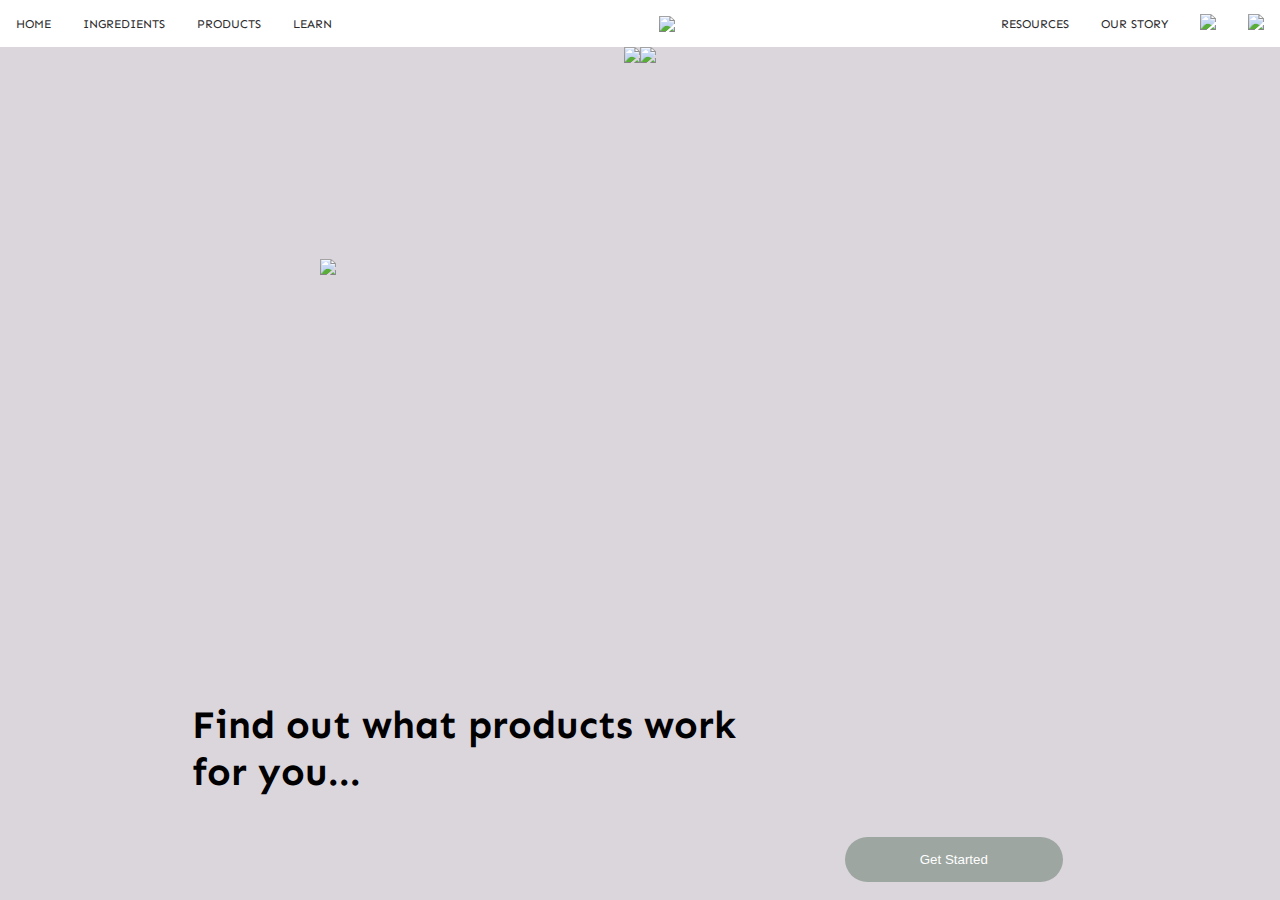
==== index.html @ 7b798335 "Initial commit" ====
<!DOCTYPE html>
<html lang="en">
<head>
    <meta charset="UTF-8">
    <title>Title</title>
    <meta name="viewport" content="width=device-width, initial-scale=1">
    <link rel="stylesheet" href="https://cdnjs.cloudflare.com/ajax/libs/font-awesome/4.7.0/css/font-awesome.min.css">
    <link rel="stylesheet" href="style.css">
    <link rel="preconnect" href="https://fonts.googleapis.com">
    <link rel="preconnect" href="https://fonts.gstatic.com" crossorigin>
    <link href="https://fonts.googleapis.com/css2?family=Sen:wght@400;700&display=swap" rel="stylesheet">
    <link rel="icon" type="image/ico" href="images/favicon.ico" />

</head>

<body>
<!-- Nav -->
<header>
    <nav class="topnav" id="myTopnav">
        <a href="#home" class="active">Home</a>
        <a href="#">Ingredients</a>
        <a href="#">Products</a>
        <a href="#">Learn</a>
        <img class="logo" src="images/logo.svg">
        <a href="#">Resources</a>
        <a href="#">Our Story</a>

        <a class="icon" href="#"><img src="images/search-icon.svg"></a>
        <a class="icon" href="#"><img src="images/profile-icon.svg"></a>

        <a href="javascript:void(0);" class="menu-btn" onclick="myFunction()">
            <div class="btn-line"></div>
            <div class="btn-line"></div>
            <div class="btn-line"></div>
        </a>
    </nav>
</header>
<main>
    <div class="back-images">
        <img class="back-img-lt" src="images/landing-img1.svg">
        <img class="back-img-rt"src="images/landing-img2.svg">
    </div>
    <img class="top-image" src="images/landing-img3.svg">
    <h1 class="hide">Find out what products work for you...</h1>
    <button class="hide">Get Started</button>

</main>
<script src="menu.js" ></script>
</body>
</html>
---- style.css ----
body {
    background-color: #dbd5dc;
    padding: 0;
    margin: 0;
    font-family: 'Sen', sans-serif;
    max-height: 1024px;
}


/* Add a black background color to the top navigation */
.topnav {
    background-color: #fff;
    overflow: hidden;
    display: flex;
    justify-content: center;
    align-items: center;
}
/* Style logo*/
.logo {
    max-width: 50px;
    max-height: 50px;
    padding: 11px;
    margin-left: auto;
    margin-right: auto;
}

.icon {
    max-width: 24px;
}


/* Style the links inside the navigation bar */
.topnav a {
    display: block;
    color: #2B2B2B;
    padding: 14px 16px;
    text-decoration: none;
    font-size: 12px;
    text-transform: uppercase;
}


/* Add an active class to highlight the current page */
/*.active {*/
/*    !*background-color: #04AA6D;*!*/
/*    color: white;*/
/*}*/

/* Hide the link that should open and close the topnav on small screens */

.topnav .menu-btn {
    display: none;
}



/* Add a dark background on topnav links and the dropdown button on hover */
.topnav a:hover {
    color: #A9888D;

}


/* When the screen is less than 600 pixels wide, hide all links, except for the first one ("Home"). Show the link that contains should open and close the topnav (.icon) */
@media screen and (max-width: 700px) {

    .topnav a {
        display: none;
    }

    .topnav img.logo {
        margin-left: 30px;
    }
    .topnav a.icon {
        display: block;
    }

    .topnav a.menu-btn {
        float: right;
        display: block;
    }

    /*.top-image {*/
    /*    position: absolute;*/
    /*    top: 25%;*/
    /*    left: 0;*/
    /*}*/
    h1 {
        max-width: 300px;
        font-size: 28px;
        position: absolute;
        left: 5%;
        top: 10%;
    }
    button {
        position: absolute;
        left: 18%;
        top: 91%;
    }
    .back-images {
        flex-direction: column;
    }

    /*.back-img-lt,*/
    /*.back-img-rt{*/
    /*    display: none;*/
    /*}*/
    .top-image,
    .back-img-lt{
        display: none;
    }

}

/* The "responsive" class is added to the topnav with JavaScript when the user clicks on the icon. This class makes the topnav look good on small screens (display the links vertically instead of horizontally) */
@media screen and (max-width: 700px) {

    .topnav.responsive {
        position: relative;
        flex-direction: column;
        align-items: stretch;
    }

    .topnav.responsive a.menu-btn {
        position: absolute;
        right: 0;
        top: 0;
        transition: all 0.5s ease-out;
    }
    .topnav.responsive img
    {
        /*align-self: flex-start;*/
        order: -1;
    }

    .topnav.responsive a {
        float: none;
        display: block;
        text-align: left;
        padding-left: 30px;

    }
    .topnav.responsive a.icon {
        display: none;
    }

    .hide.hidden {
        display:none;
    }



}


/* Styling the hamburger lines */
.menu-btn .btn-line {
    width: 28px;
    height: 3px;
    margin: 0 0 5px 0;
    background: #000;
    transition: all 0.5s ease-out;
}

/* Adding transform to the X */
.menu-btn.close {
    transform: rotate(180deg);
}

/* Styling the three lines
    to make it an X */
.menu-btn.close .btn-line:nth-child(1) {
    transform: rotate(45deg) translate(5px, 5px);
}

.menu-btn.close .btn-line:nth-child(2) {
    opacity: 0;
}

.menu-btn.close .btn-line:nth-child(3) {
    transform: rotate(-45deg) translate(7px, -6px);
}

/**/
main {
    overflow: hidden;
}

.back-images {
    position: relative;
    overflow: hidden;
    display: flex;
    justify-content: center;
    align-items: flex-start;
}

.back-images img {
    max-width: 100%;
    /*height: auto;*/
}


.top-image {

    max-width: 100%;
    /*height: auto;*/
    z-index: 10;
    /*position: absolute;*/
    /*top: 259px;*/
    /*left: 30%;*/

}

/*h1 {*/
/*    max-width: 550px;*/
/*    font-size: 39px;*/
/*    !*position: absolute;*!*/
/*    !*left: 15%;*!*/
/*    !*top: 75%;*!*/

/*}*/

button {
    background:  #9DA6A0;
    color: #fff;
    border: none;
    border-radius: 25px;
    width: 218px;
    padding: 15px 50px;
    /*position: absolute;*/
    /*left: 65%;*/
    /*top: 90%;*/

}
@media screen and (max-width: 1024px) and (min-width: 700px) {
    .top-image {
        position: absolute;
        top: 25%;
        left: 13%;
    }
    h1 {
        max-width: 500px;
        font-size: 39px;
        position: absolute;
        left: 15%;
        top: 75%;
    }
    button {
        position: absolute;
        left: 66%;
        top: 93%;
    }
}

@media screen and (max-width: 1400px) and (min-width: 1024px) {
    .top-image {
        position: absolute;
        top: 259px;
        left: 25%;
    }
    h1 {
        max-width: 550px;
        font-size: 39px;
        position: absolute;
        left: 15%;
        top: 75%;
    }
    button {
        position: absolute;
        left: 66%;
        top: 93%;
    }
}

@media screen and (min-width: 1400px) {
    .top-image {
        position: absolute;
        top: 259px;
        left: 30%;
    }
    h1 {
        max-width: 550px;
        font-size: 39px;
        position: absolute;
        left: 15%;
        top: 80%;
    }
    button {
        position: absolute;
        left: 65%;
        top: 90%;
    }
}
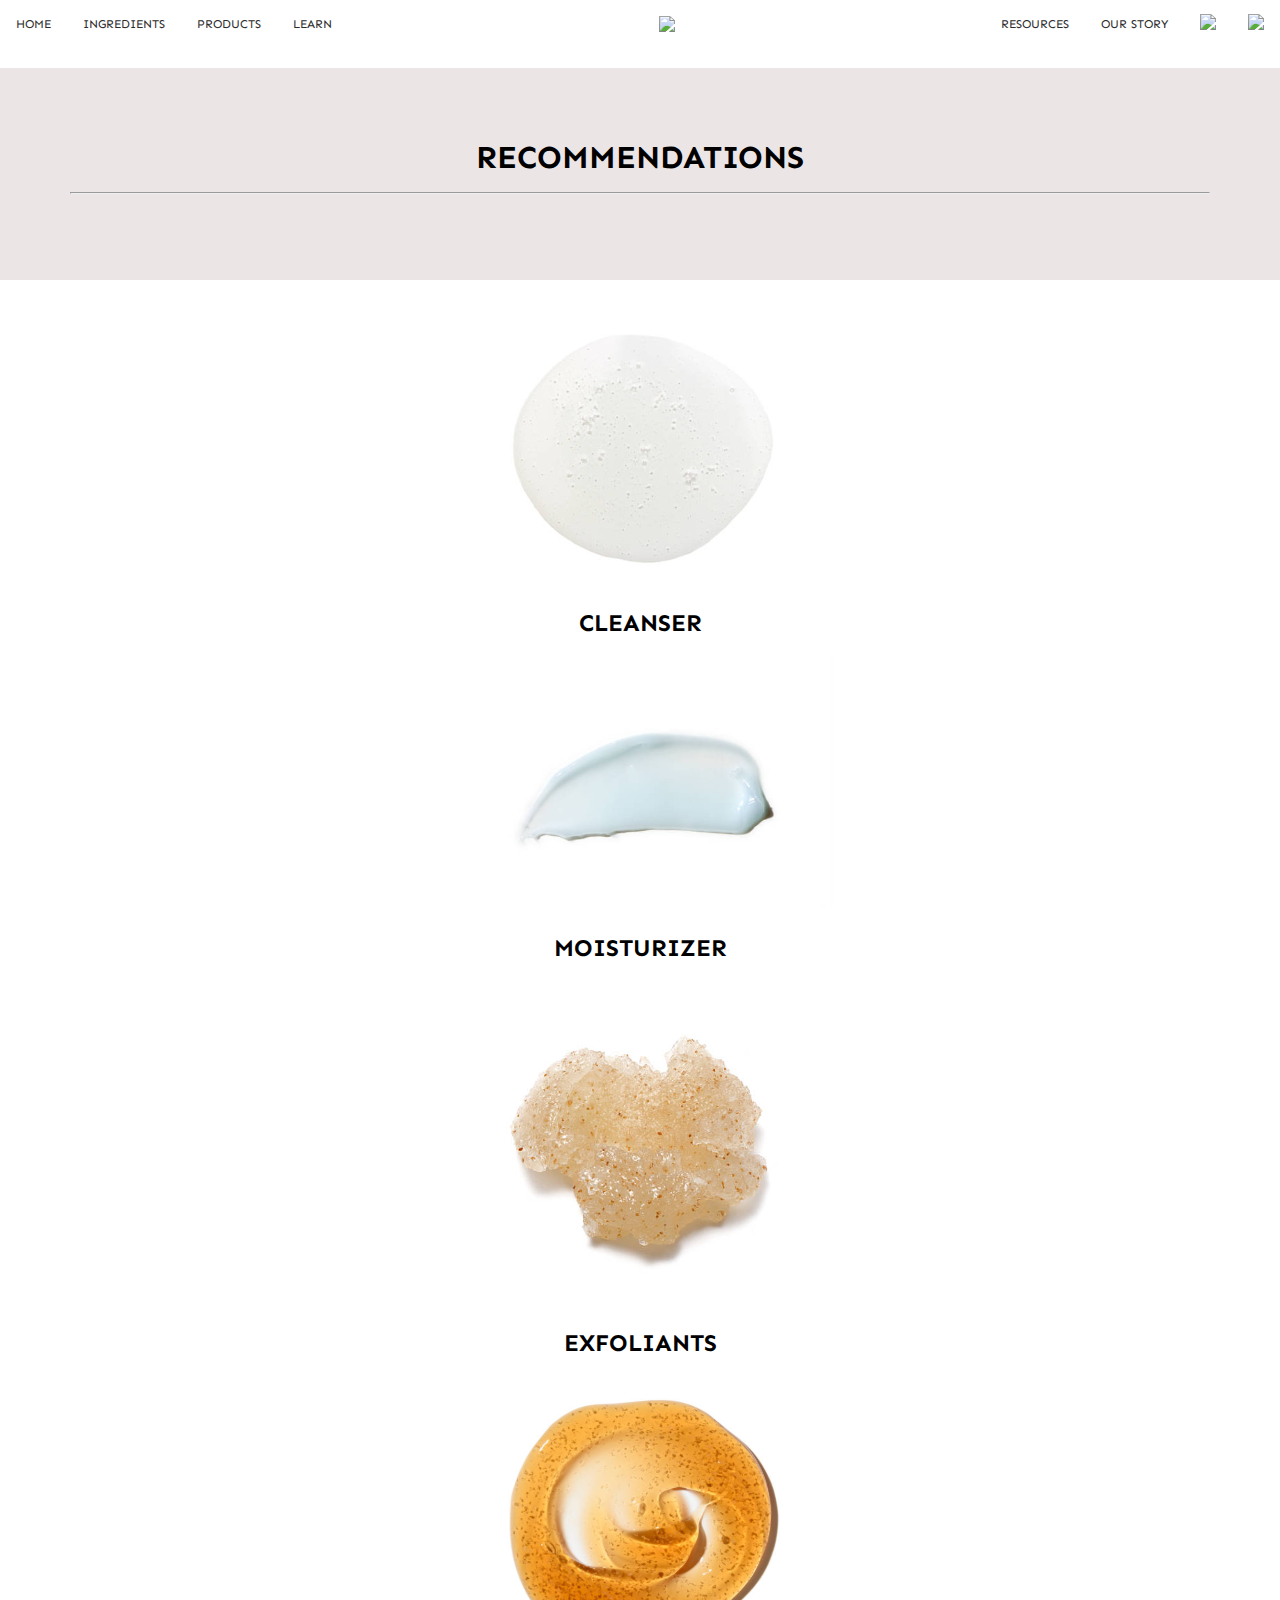
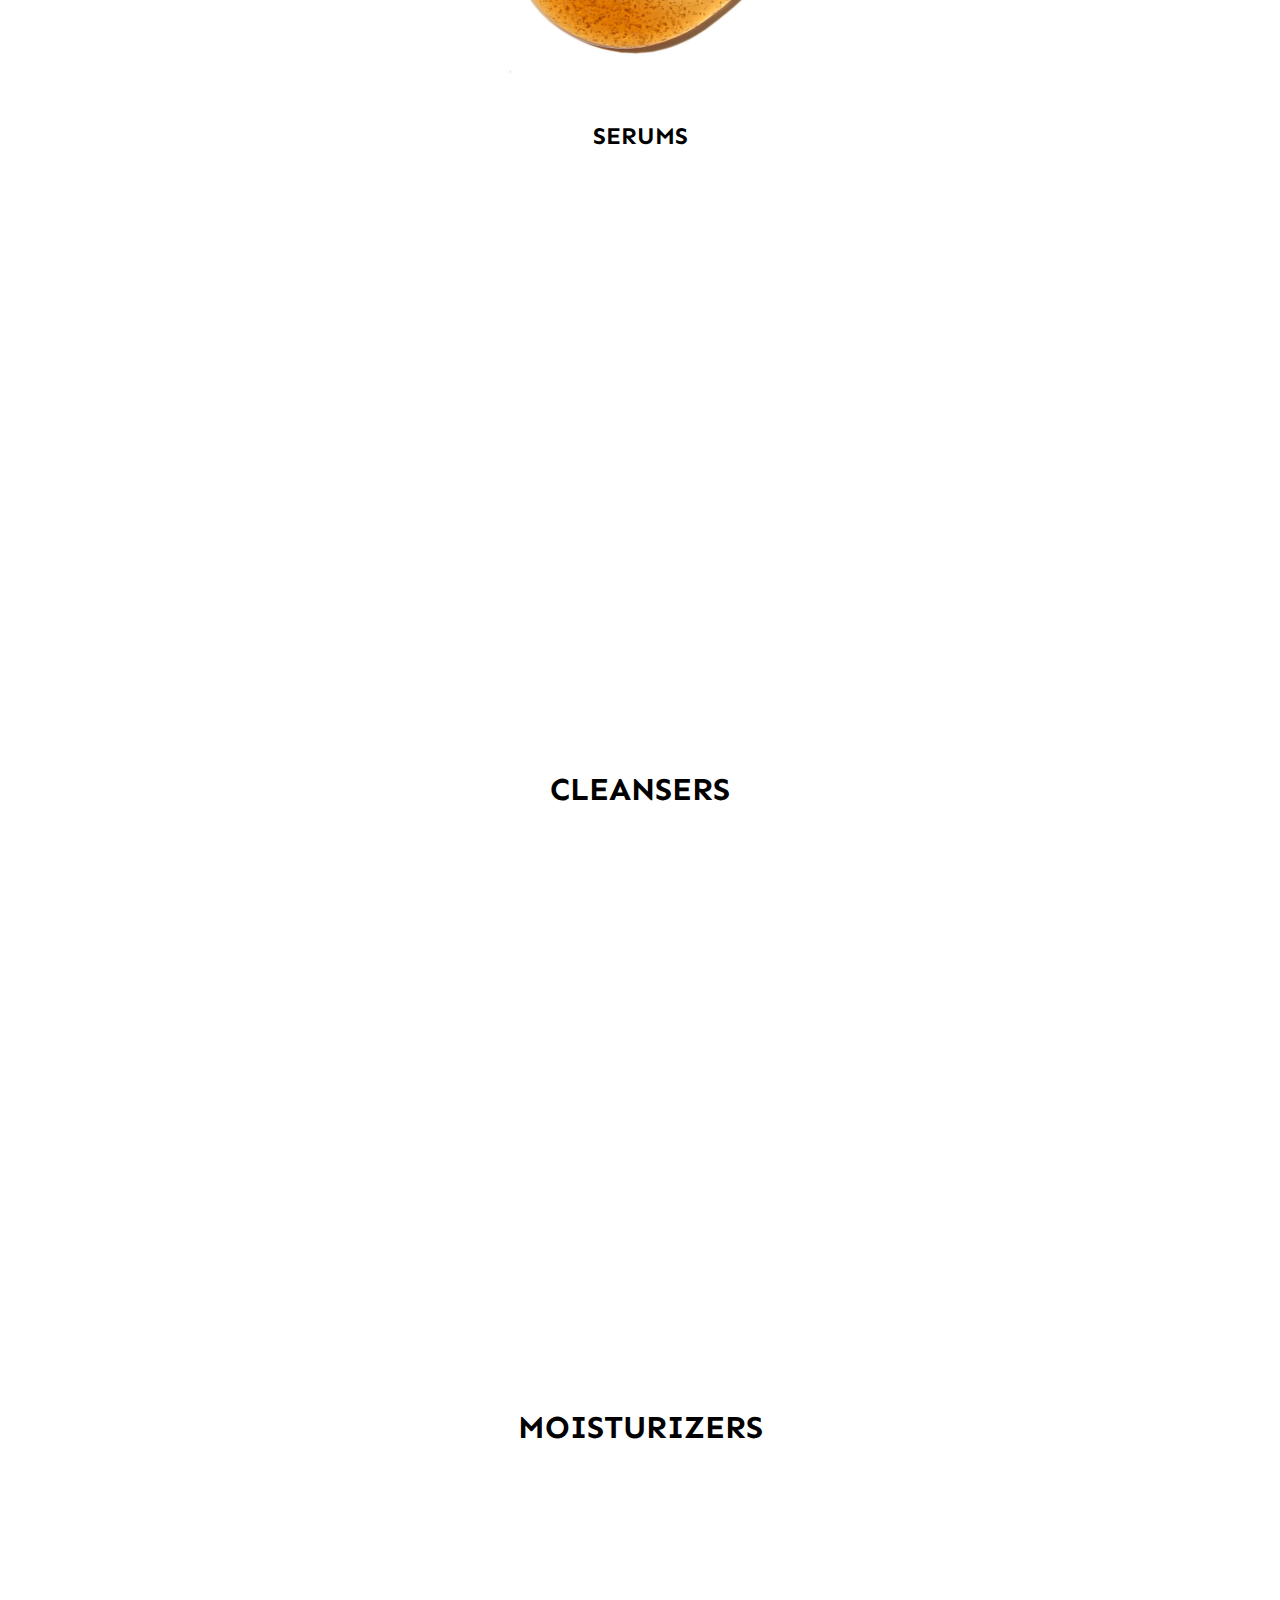
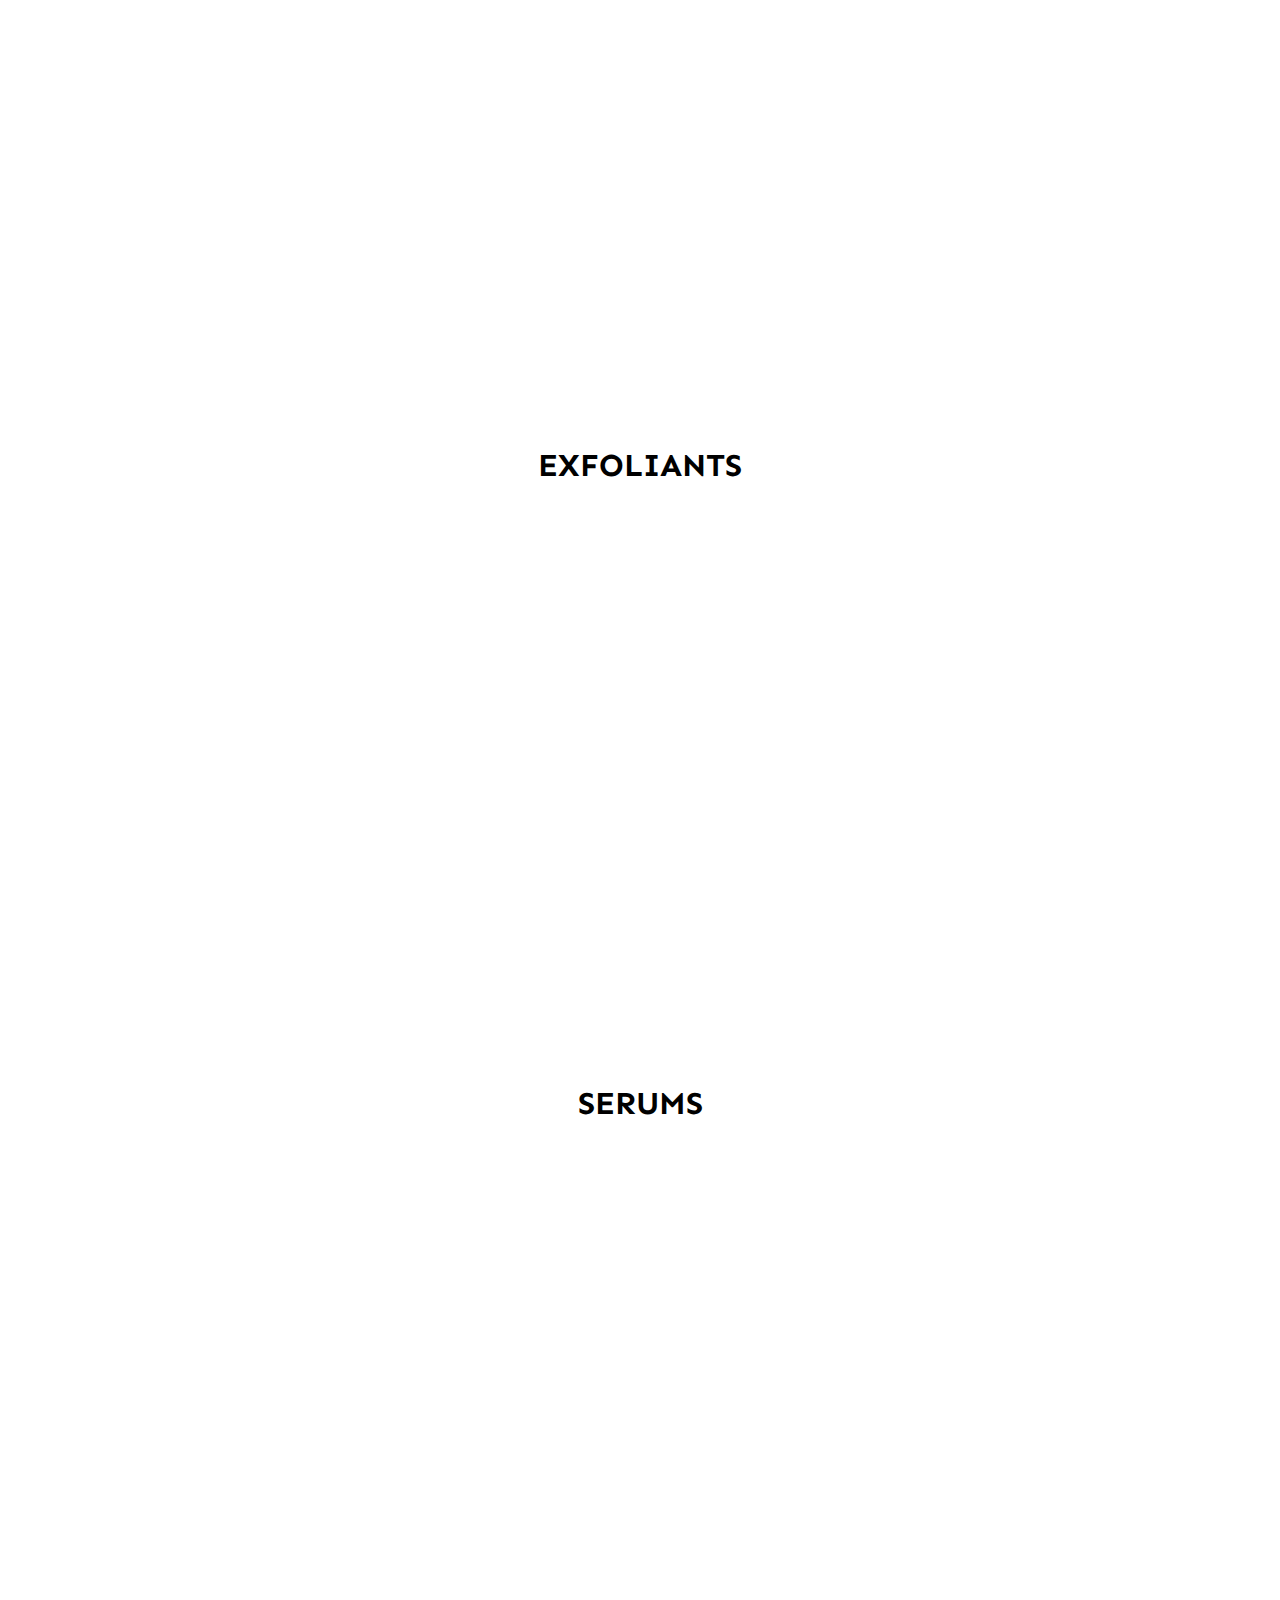
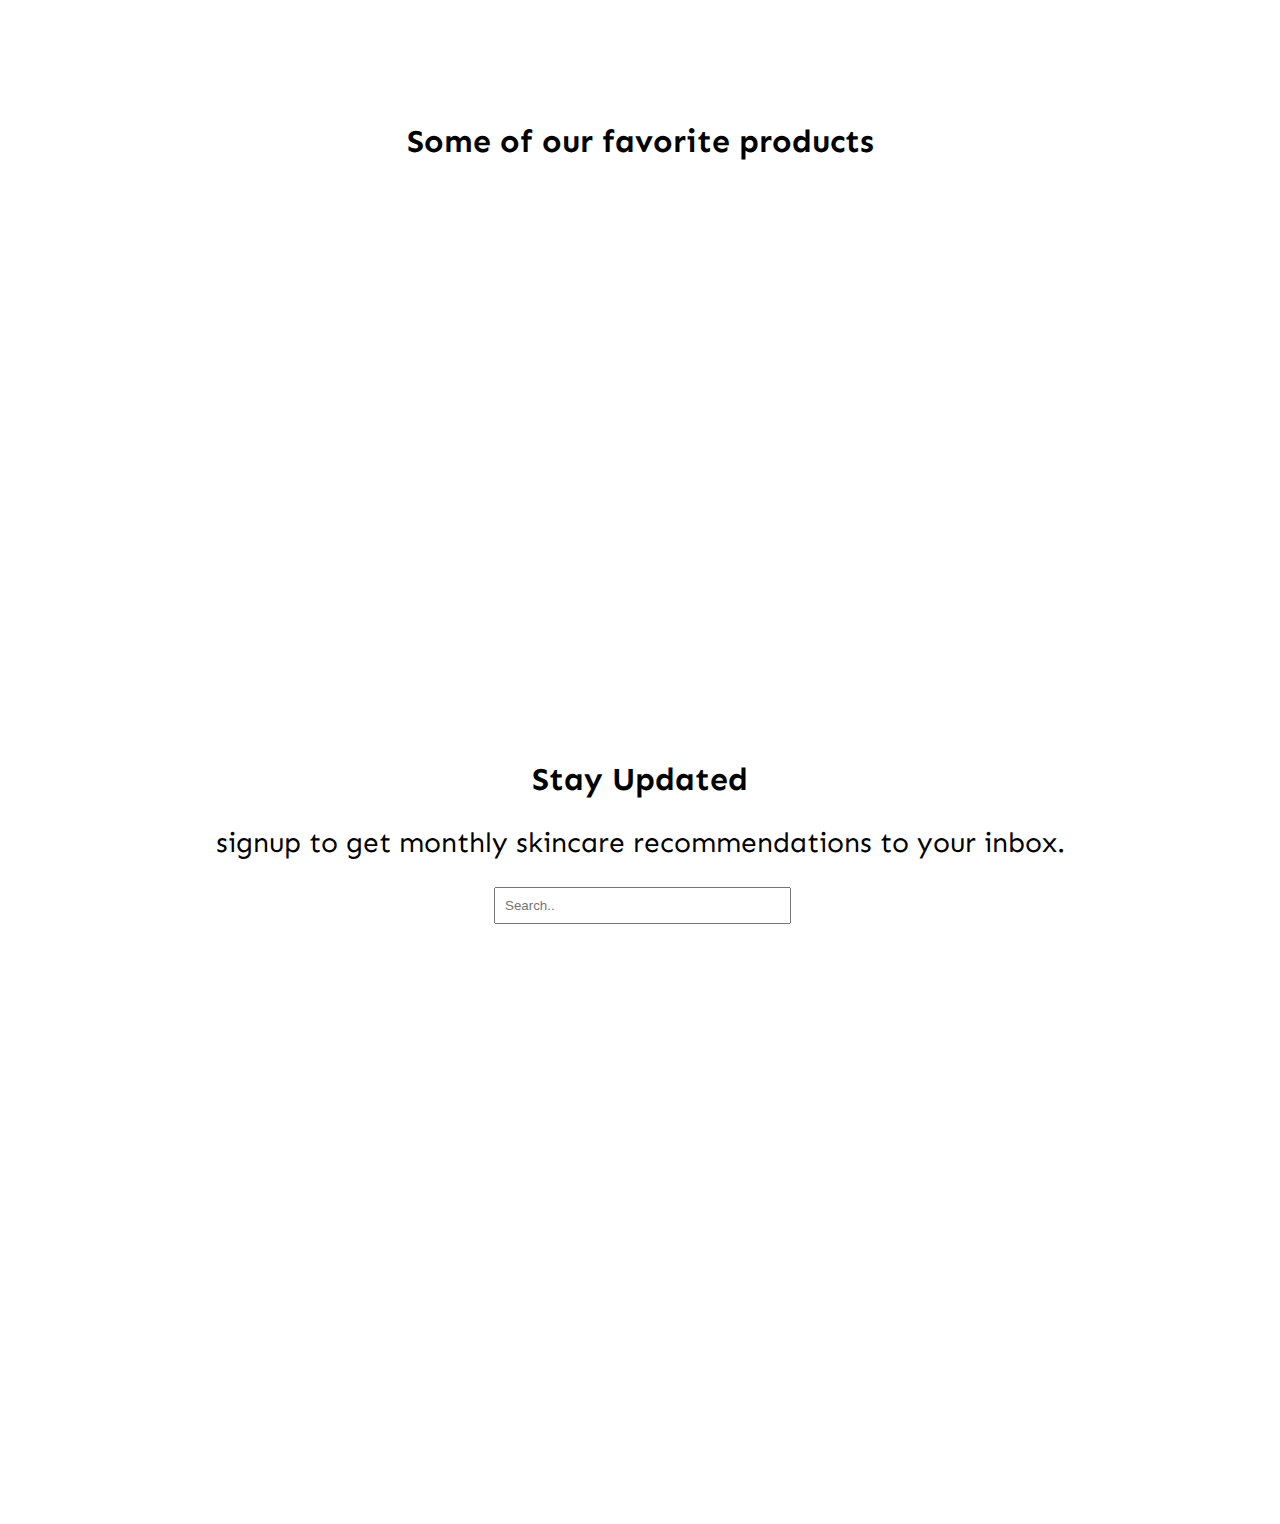
==== commit 481f5704: "index.html" ====
--- a/index.html
+++ b/index.html
@@ -1,50 +1,98 @@
-<!DOCTYPE html>
-<html lang="en">
-<head>
-    <meta charset="UTF-8">
-    <title>Title</title>
-    <meta name="viewport" content="width=device-width, initial-scale=1">
-    <link rel="stylesheet" href="https://cdnjs.cloudflare.com/ajax/libs/font-awesome/4.7.0/css/font-awesome.min.css">
-    <link rel="stylesheet" href="style.css">
-    <link rel="preconnect" href="https://fonts.googleapis.com">
-    <link rel="preconnect" href="https://fonts.gstatic.com" crossorigin>
-    <link href="https://fonts.googleapis.com/css2?family=Sen:wght@400;700&display=swap" rel="stylesheet">
-    <link rel="icon" type="image/ico" href="images/favicon.ico" />
-
-</head>
-
-<body>
-<!-- Nav -->
-<header>
-    <nav class="topnav" id="myTopnav">
-        <a href="#home" class="active">Home</a>
-        <a href="#">Ingredients</a>
-        <a href="#">Products</a>
-        <a href="#">Learn</a>
-        <img class="logo" src="images/logo.svg">
-        <a href="#">Resources</a>
-        <a href="#">Our Story</a>
-
-        <a class="icon" href="#"><img src="images/search-icon.svg"></a>
-        <a class="icon" href="#"><img src="images/profile-icon.svg"></a>
-
-        <a href="javascript:void(0);" class="menu-btn" onclick="myFunction()">
-            <div class="btn-line"></div>
-            <div class="btn-line"></div>
-            <div class="btn-line"></div>
-        </a>
-    </nav>
-</header>
-<main>
-    <div class="back-images">
-        <img class="back-img-lt" src="images/landing-img1.svg">
-        <img class="back-img-rt"src="images/landing-img2.svg">
-    </div>
-    <img class="top-image" src="images/landing-img3.svg">
-    <h1 class="hide">Find out what products work for you...</h1>
-    <button class="hide">Get Started</button>
-
-</main>
-<script src="menu.js" ></script>
-</body>
+<!DOCTYPE html>
+<html lang="en">
+<head>
+    <meta charset="UTF-8">
+    <title>Title</title>
+    <meta name="viewport" content="width=device-width, initial-scale=1">
+    <link rel="stylesheet" href="https://cdnjs.cloudflare.com/ajax/libs/font-awesome/4.7.0/css/font-awesome.min.css">
+    <link rel="stylesheet" href="style.css">
+    <link rel="preconnect" href="https://fonts.googleapis.com">
+    <link rel="preconnect" href="https://fonts.gstatic.com" crossorigin>
+    <link href="https://fonts.googleapis.com/css2?family=Sen:wght@400;700&display=swap" rel="stylesheet">
+    <link rel="icon" type="image/ico" href="images/favicon.ico" />
+</head>
+
+<body>
+<!-- Nav -->
+<header>
+    <nav class="topnav" id="myTopnav">
+        <a href="#home" class="active">Home</a>
+        <a href="#">Ingredients</a>
+        <a href="#">Products</a>
+        <a href="#">Learn</a>
+        <img class="logo" src="images/logo.svg">
+        <a href="#">Resources</a>
+        <a href="#">Our Story</a>
+
+        <a class="icon" href="#"><img src="images/search-icon.svg"></a>
+        <a class="icon" href="#"><img src="images/profile-icon.svg"></a>
+
+        <a href="javascript:void(0);" class="menu-btn" onclick="myFunction()">
+            <div class="btn-line"></div>
+            <div class="btn-line"></div>
+            <div class="btn-line"></div>
+        </a>
+    </nav>
+</header>
+<main>
+    <div class="top-text">
+      <h1 class="top-text-two"> RECOMMENDATIONS <hr> </h1>
+    </div>
+    <center>
+    <div class="row">
+      <div class="content">
+        <img class="back-img-lt" src="cleansers_b 1.svg"> 
+           <h2>CLEANSER</h2>
+            </div>
+            
+      <div class="content">
+      <img class="top-image" src="cream 1.svg">
+         <h2>MOISTURIZER</h2>
+      </div>
+
+        <div class="content">
+        <img class="back-img-rt"src="SCRUB_B 1.svg">
+          <h2>EXFOLIANTS</h2>
+            </div>
+
+      <div class="content">
+      <img class="bottom-image" src="SERUM_A 1.svg">
+          <h2>SERUMS</h2>
+        </div>
+   
+    </div>
+    <div>
+    </div>
+    <div class= "mid-text">
+    <h1 class="mid-text-two">CLEANSERS</h1>
+    </div>
+
+
+    <div class="mid-text">
+    <h1 class="mid-text-two">MOISTURIZERS</h1>
+    </div>
+
+    <div class="mid-text">
+    <h1 class="mid-text-two">EXFOLIANTS</h1>
+    </div>
+
+    <div class="mid-text">
+    <h1 class="mid-text-two">SERUMS</h1>
+    </div>
+
+    <div class="mid-text">
+    <h1 class="mid-text-two">Some of our favorite products</h1>
+    </div>
+
+    <div class="mid-text">
+    <h1 class="mid-text-two">Stay Updated</h1>
+    <p>signup to get monthly skincare recommendations to your inbox.
+    </p>
+    <input class= "inputnow" type="text" placeholder="Search..">
+    </div>
+    
+</main>
+<script src="menu.js" ></script>
+<script src="script.js"></script>
+</body>
 </html>--- a/style.css
+++ b/style.css
@@ -1,293 +1,273 @@
-body {
-    background-color: #dbd5dc;
-    padding: 0;
-    margin: 0;
-    font-family: 'Sen', sans-serif;
-    max-height: 1024px;
-}
-
-
-/* Add a black background color to the top navigation */
-.topnav {
-    background-color: #fff;
-    overflow: hidden;
-    display: flex;
-    justify-content: center;
-    align-items: center;
-}
-/* Style logo*/
-.logo {
-    max-width: 50px;
-    max-height: 50px;
-    padding: 11px;
-    margin-left: auto;
-    margin-right: auto;
-}
-
-.icon {
-    max-width: 24px;
-}
-
-
-/* Style the links inside the navigation bar */
-.topnav a {
-    display: block;
-    color: #2B2B2B;
-    padding: 14px 16px;
-    text-decoration: none;
-    font-size: 12px;
-    text-transform: uppercase;
-}
-
-
-/* Add an active class to highlight the current page */
-/*.active {*/
-/*    !*background-color: #04AA6D;*!*/
-/*    color: white;*/
-/*}*/
-
-/* Hide the link that should open and close the topnav on small screens */
-
-.topnav .menu-btn {
-    display: none;
-}
-
-
-
-/* Add a dark background on topnav links and the dropdown button on hover */
-.topnav a:hover {
-    color: #A9888D;
-
-}
-
-
-/* When the screen is less than 600 pixels wide, hide all links, except for the first one ("Home"). Show the link that contains should open and close the topnav (.icon) */
-@media screen and (max-width: 700px) {
-
-    .topnav a {
-        display: none;
-    }
-
-    .topnav img.logo {
-        margin-left: 30px;
-    }
-    .topnav a.icon {
-        display: block;
-    }
-
-    .topnav a.menu-btn {
-        float: right;
-        display: block;
-    }
-
-    /*.top-image {*/
-    /*    position: absolute;*/
-    /*    top: 25%;*/
-    /*    left: 0;*/
-    /*}*/
-    h1 {
-        max-width: 300px;
-        font-size: 28px;
-        position: absolute;
-        left: 5%;
-        top: 10%;
-    }
-    button {
-        position: absolute;
-        left: 18%;
-        top: 91%;
-    }
-    .back-images {
-        flex-direction: column;
-    }
-
-    /*.back-img-lt,*/
-    /*.back-img-rt{*/
-    /*    display: none;*/
-    /*}*/
-    .top-image,
-    .back-img-lt{
-        display: none;
-    }
-
-}
-
-/* The "responsive" class is added to the topnav with JavaScript when the user clicks on the icon. This class makes the topnav look good on small screens (display the links vertically instead of horizontally) */
-@media screen and (max-width: 700px) {
-
-    .topnav.responsive {
-        position: relative;
-        flex-direction: column;
-        align-items: stretch;
-    }
-
-    .topnav.responsive a.menu-btn {
-        position: absolute;
-        right: 0;
-        top: 0;
-        transition: all 0.5s ease-out;
-    }
-    .topnav.responsive img
-    {
-        /*align-self: flex-start;*/
-        order: -1;
-    }
-
-    .topnav.responsive a {
-        float: none;
-        display: block;
-        text-align: left;
-        padding-left: 30px;
-
-    }
-    .topnav.responsive a.icon {
-        display: none;
-    }
-
-    .hide.hidden {
-        display:none;
-    }
-
-
-
-}
-
-
-/* Styling the hamburger lines */
-.menu-btn .btn-line {
-    width: 28px;
-    height: 3px;
-    margin: 0 0 5px 0;
-    background: #000;
-    transition: all 0.5s ease-out;
-}
-
-/* Adding transform to the X */
-.menu-btn.close {
-    transform: rotate(180deg);
-}
-
-/* Styling the three lines
-    to make it an X */
-.menu-btn.close .btn-line:nth-child(1) {
-    transform: rotate(45deg) translate(5px, 5px);
-}
-
-.menu-btn.close .btn-line:nth-child(2) {
-    opacity: 0;
-}
-
-.menu-btn.close .btn-line:nth-child(3) {
-    transform: rotate(-45deg) translate(7px, -6px);
-}
-
-/**/
-main {
-    overflow: hidden;
-}
-
-.back-images {
-    position: relative;
-    overflow: hidden;
-    display: flex;
-    justify-content: center;
-    align-items: flex-start;
-}
-
-.back-images img {
-    max-width: 100%;
-    /*height: auto;*/
-}
-
-
-.top-image {
-
-    max-width: 100%;
-    /*height: auto;*/
-    z-index: 10;
-    /*position: absolute;*/
-    /*top: 259px;*/
-    /*left: 30%;*/
-
-}
-
-/*h1 {*/
-/*    max-width: 550px;*/
-/*    font-size: 39px;*/
-/*    !*position: absolute;*!*/
-/*    !*left: 15%;*!*/
-/*    !*top: 75%;*!*/
-
-/*}*/
-
-button {
-    background:  #9DA6A0;
-    color: #fff;
-    border: none;
-    border-radius: 25px;
-    width: 218px;
-    padding: 15px 50px;
-    /*position: absolute;*/
-    /*left: 65%;*/
-    /*top: 90%;*/
-
-}
-@media screen and (max-width: 1024px) and (min-width: 700px) {
-    .top-image {
-        position: absolute;
-        top: 25%;
-        left: 13%;
-    }
-    h1 {
-        max-width: 500px;
-        font-size: 39px;
-        position: absolute;
-        left: 15%;
-        top: 75%;
-    }
-    button {
-        position: absolute;
-        left: 66%;
-        top: 93%;
-    }
-}
-
-@media screen and (max-width: 1400px) and (min-width: 1024px) {
-    .top-image {
-        position: absolute;
-        top: 259px;
-        left: 25%;
-    }
-    h1 {
-        max-width: 550px;
-        font-size: 39px;
-        position: absolute;
-        left: 15%;
-        top: 75%;
-    }
-    button {
-        position: absolute;
-        left: 66%;
-        top: 93%;
-    }
-}
-
-@media screen and (min-width: 1400px) {
-    .top-image {
-        position: absolute;
-        top: 259px;
-        left: 30%;
-    }
-    h1 {
-        max-width: 550px;
-        font-size: 39px;
-        position: absolute;
-        left: 15%;
-        top: 80%;
-    }
-    button {
-        position: absolute;
-        left: 65%;
-        top: 90%;
-    }
-}
+body {
+    background-color: #fff;
+    padding: 0;
+    margin: 0;
+    font-family: 'Sen', sans-serif;
+    max-height: 1024px;
+}
+
+
+/* Add a black background color to the top navigation */
+.topnav {
+    background-color: #fff;
+    overflow: hidden;
+    display: flex;
+    justify-content: center;
+    align-items: center;
+}
+/* Style logo*/
+.logo {
+    max-width: 50px;
+    max-height: 50px;
+    padding: 11px;
+    margin-left: auto;
+    margin-right: auto;
+}
+
+.icon {
+    max-width: 24px;
+}
+
+
+/* Style the links inside the navigation bar */
+.topnav a {
+    display: block;
+    color: #2B2B2B;
+    padding: 14px 16px;
+    text-decoration: none;
+    font-size: 12px;
+    text-transform: uppercase;
+}
+
+/* Hide the link that should open and close the topnav on small screens */
+
+.topnav .menu-btn {
+    display: none;
+}
+
+/* change on hover */
+.topnav a:hover {
+    color: #A9888D;
+
+}
+
+
+/* When the screen is less than 600 pixels wide, hide all links, except for the first one ("Home"). Show the link that contains should open and close the topnav (.icon) */
+@media screen and (max-width: 700px) {
+
+    .topnav a {
+        display: none;
+    }
+
+    .topnav img.logo {
+        margin-left: 30px;
+    }
+    .topnav a.icon {
+        display: block;
+    }
+
+    .topnav a.menu-btn {
+        float: right;
+        display: block;
+    }
+    h1 {
+        font-size: 40px;
+        font-family: 'Sen', sans-serif;
+        text-transform: uppercase;
+    }
+  
+    p {
+        font-size: 18px;
+    }
+    .resource-info, .faq {
+        padding: 30px;
+    }
+
+}
+
+/* The "responsive" class is added to the topnav with JavaScript when the user clicks on the icon. This class makes the topnav look good on small screens (display the links vertically instead of horizontally) */
+@media screen and (max-width: 700px) {
+
+    .topnav.responsive {
+        position: relative;
+        flex-direction: column;
+        align-items: stretch;
+    }
+
+    .topnav.responsive a.menu-btn {
+        position: absolute;
+        right: 0;
+        top: 0;
+        transition: all 0.5s ease-out;
+    }
+    .topnav.responsive img
+    {
+        /*align-self: flex-start;*/
+        order: -1;
+    }
+
+    .topnav.responsive a {
+        float: none;
+        display: block;
+        text-align: left;
+        padding-left: 30px;
+
+    }
+    .topnav.responsive a.icon {
+        display: none;
+    }
+
+}
+
+
+/* Styling the hamburger lines */
+.menu-btn .btn-line {
+    width: 28px;
+    height: 3px;
+    margin: 0 0 5px 0;
+    background: #000;
+    transition: all 0.5s ease-out;
+}
+
+/* Adding transform to the X */
+.menu-btn.close {
+    transform: rotate(180deg);
+}
+
+/* Styling the three lines
+    to make it an X */
+.menu-btn.close .btn-line:nth-child(1) {
+    transform: rotate(45deg) translate(5px, 5px);
+}
+
+.menu-btn.close .btn-line:nth-child(2) {
+    opacity: 0;
+}
+
+.menu-btn.close .btn-line:nth-child(3) {
+    transform: rotate(-45deg) translate(7px, -6px);
+}
+
+/**/
+main {
+        overflow: hidden;
+    }
+
+.color-block {
+    display: flex;
+    justify-content: center;
+    align-items: center;
+    background-color: #ced3d0;
+    width: 100%;
+    height: 230px;
+}
+
+h3 {
+    text-align: center;
+    font-size: 30px;
+    text-transform: uppercase;
+    font-family: 'Sen', sans-serif;
+}
+
+.mid-text, .top-text-two, .words{
+    text-align: center;
+}
+
+p {
+    font-size: 28px;
+}
+.resource-info,
+.faq {
+    display: flex;
+    flex-direction: column;
+    padding: 60px;
+}
+footer {
+    background-color: #ECE5E6;
+    width: 100%;
+    height: fit-content;
+    display: flex;
+    flex-direction: column;
+    text-align: center;
+
+}
+
+footer p {
+    width: 275px;
+    margin: 0 auto;
+    padding-bottom: 30px;
+}
+
+button {
+    background-color: #fff;
+    border: 1px solid #000;
+    margin: 0;
+    padding: 10px 15px;
+}
+input {
+    padding: 9px;
+    width: 275px;
+    margin-right: -5px;
+}
+
+footer a {
+    text-decoration: none;
+    text-transform: uppercase;
+    padding: 10px;
+    color: #2B2B2B;
+}
+
+.footer-nav {
+    display: flex;
+    flex-direction: column;
+    padding: 60px;
+}
+
+small {
+    width: 75%;
+    margin: 0 auto;
+}
+
+div{
+  text-align: center;
+}
+
+.centered, .words{
+  position: absolute;
+  top: 50%;
+  left: 50%;
+  transform: translate(-50%, -50%);
+}
+
+.top-text-two{
+  background-color:#ECE5E6;
+  padding: 70px;
+}
+
+hr::after {
+  display: block;
+  margin-top: 0.5em;
+  margin-bottom: 0.5em;
+  margin-left: auto;
+  margin-right: auto;
+  border-style: inset;
+  border-width: 1px;
+}
+
+.row{
+  display: flex;
+  width: 50%;
+  margin: auto;
+  flex-wrap: wrap;
+  justify-content: space-around
+}
+
+.now{
+  background-color: #ECE5E6;
+}
+
+.mid-text{
+  float: center;
+  margin-top: 600px;
+  margin-bottom: 600px;
+}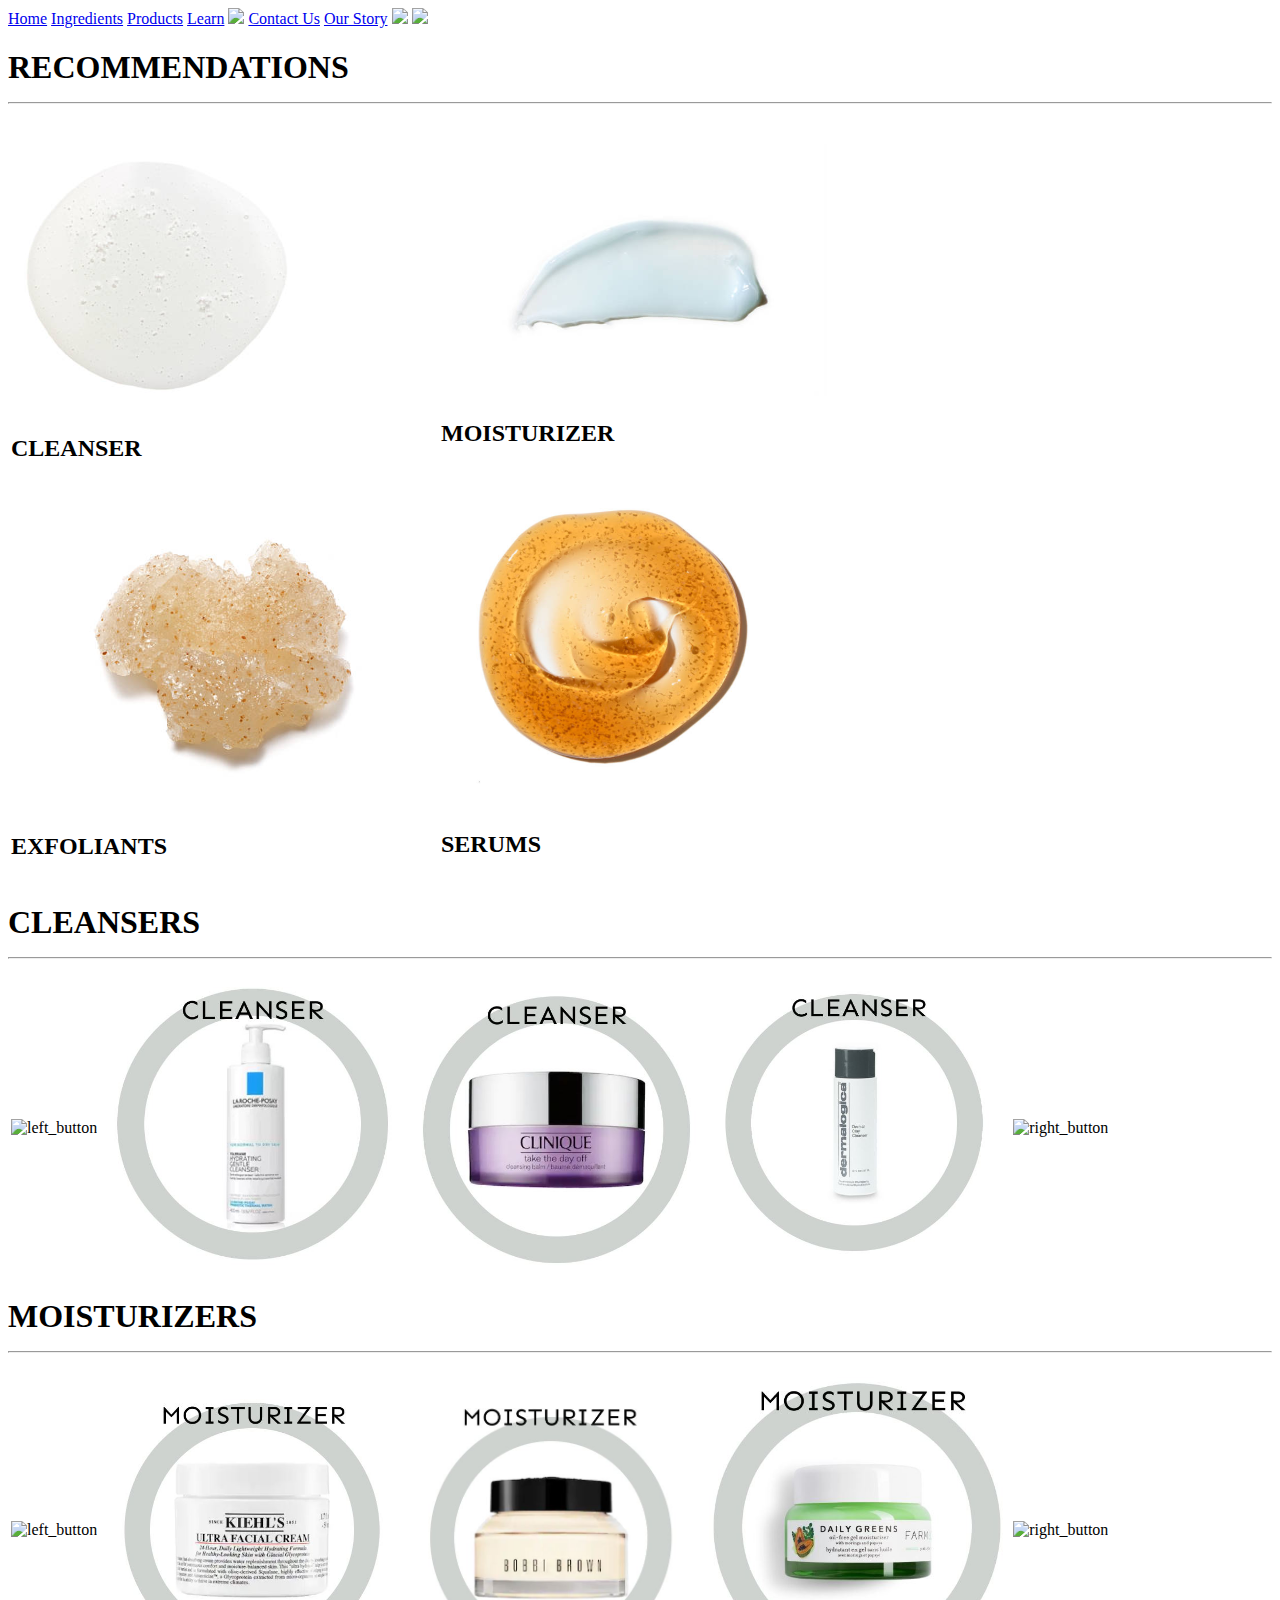
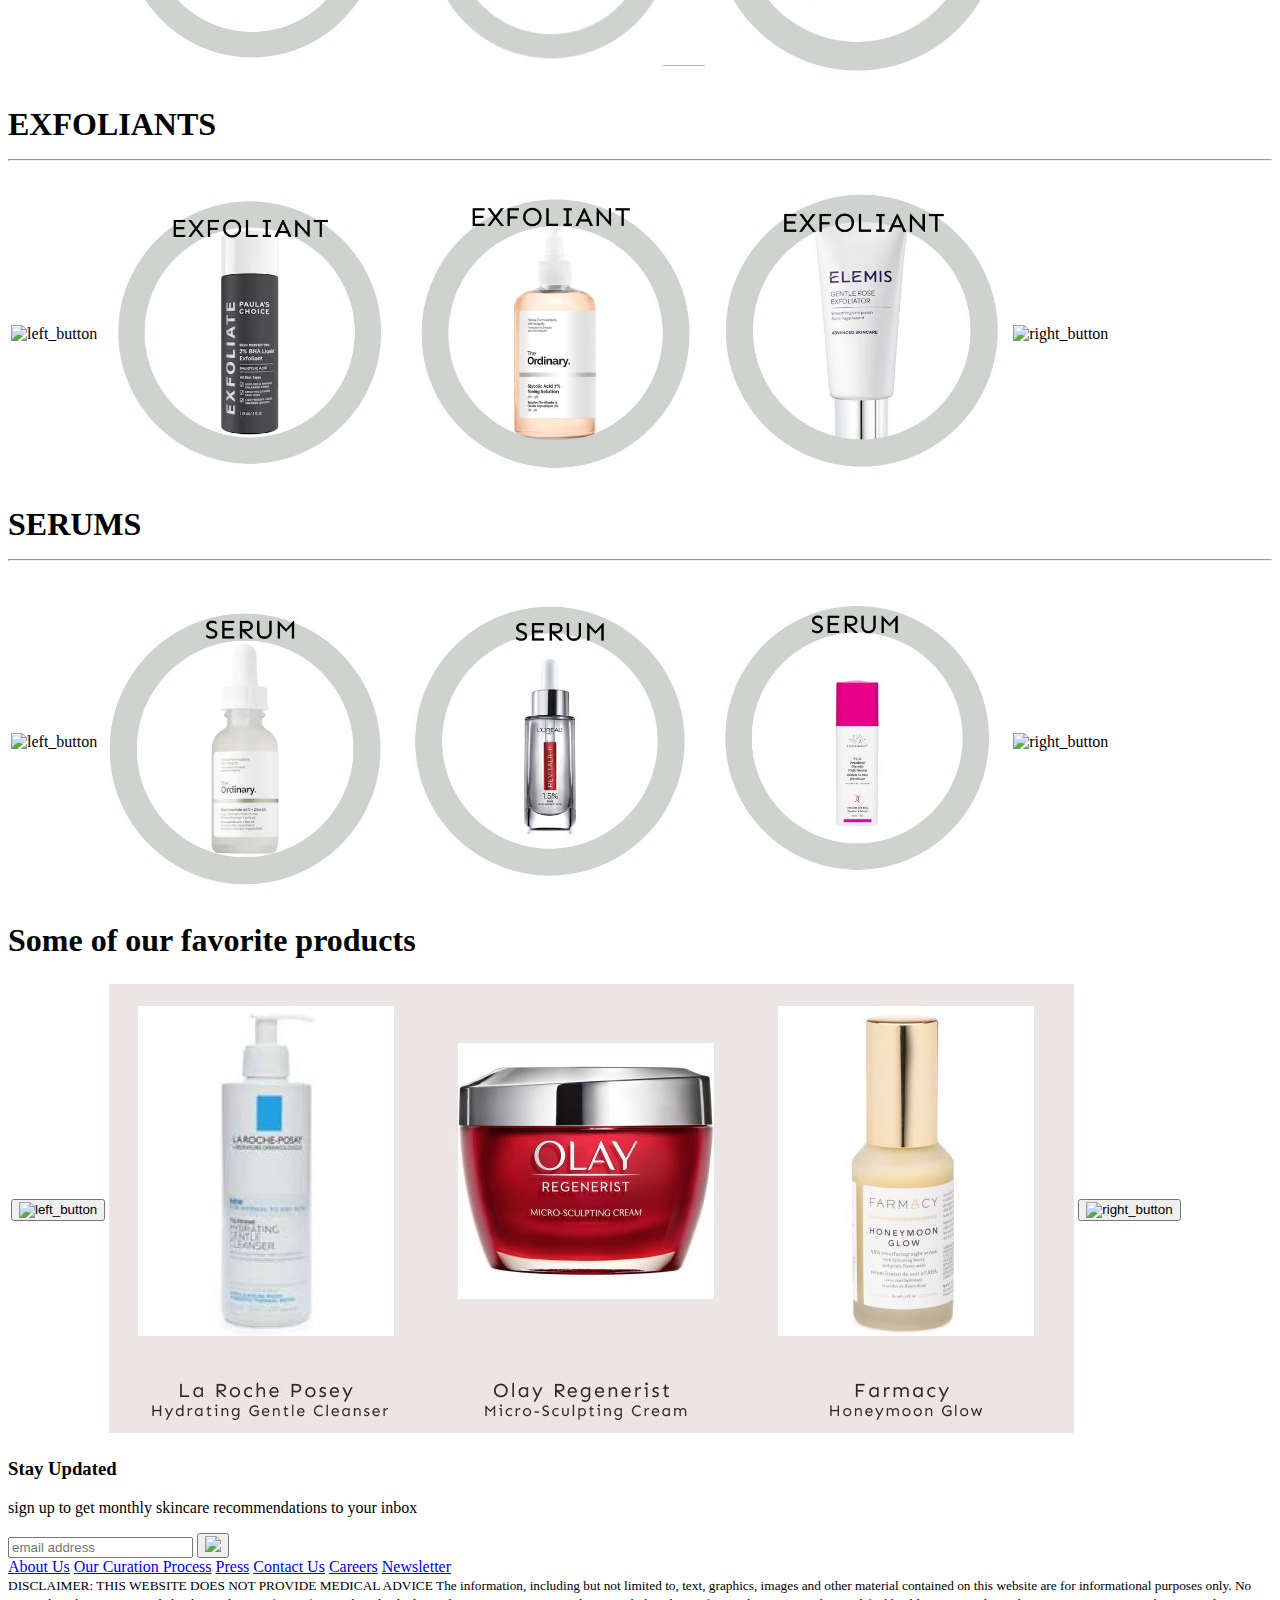
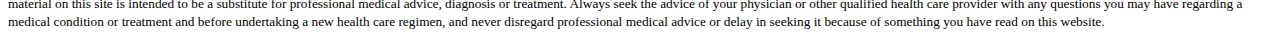
==== commit b95f8772: "Push initial repl changes." ====
--- a/index.html
+++ b/index.html
@@ -2,10 +2,10 @@
 <html lang="en">
 <head>
     <meta charset="UTF-8">
-    <title>Title</title>
+    <title>Skincare App - Recommendations</title>
     <meta name="viewport" content="width=device-width, initial-scale=1">
     <link rel="stylesheet" href="https://cdnjs.cloudflare.com/ajax/libs/font-awesome/4.7.0/css/font-awesome.min.css">
-    <link rel="stylesheet" href="style.css">
+    <link rel="stylesheet" href="recommendations.css">
     <link rel="preconnect" href="https://fonts.googleapis.com">
     <link rel="preconnect" href="https://fonts.gstatic.com" crossorigin>
     <link href="https://fonts.googleapis.com/css2?family=Sen:wght@400;700&display=swap" rel="stylesheet">
@@ -16,16 +16,16 @@
 <!-- Nav -->
 <header>
     <nav class="topnav" id="myTopnav">
-        <a href="#home" class="active">Home</a>
-        <a href="#">Ingredients</a>
-        <a href="#">Products</a>
-        <a href="#">Learn</a>
+        <a href="index.html">Home</a>
+        <a href="404.html">Ingredients</a>
+        <a href="recommendations.html">Products</a>
+        <a href="learn.html">Learn</a>
         <img class="logo" src="images/logo.svg">
-        <a href="#">Resources</a>
-        <a href="#">Our Story</a>
+        <a href="contact.html">Contact Us</a>
+        <a href="about.html">Our Story</a>
 
         <a class="icon" href="#"><img src="images/search-icon.svg"></a>
-        <a class="icon" href="#"><img src="images/profile-icon.svg"></a>
+        <a class="icon" href="login.html"><img src="images/profile-icon.svg"></a>
 
         <a href="javascript:void(0);" class="menu-btn" onclick="myFunction()">
             <div class="btn-line"></div>
@@ -35,64 +35,130 @@
     </nav>
 </header>
 <main>
-    <div class="top-text">
-      <h1 class="top-text-two"> RECOMMENDATIONS <hr> </h1>
+    <div class="color-block">
+      <h1> RECOMMENDATIONS<hr> </h1>
     </div>
-    <center>
-    <div class="row">
-      <div class="content">
-        <img class="back-img-lt" src="cleansers_b 1.svg"> 
-           <h2>CLEANSER</h2>
-            </div>
-            
-      <div class="content">
-      <img class="top-image" src="cream 1.svg">
-         <h2>MOISTURIZER</h2>
-      </div>
+    
+    <div class="table1">
+      <table>
+        <tr>
+        <td><div class="box"><img src="cleansers_b 1.svg"><div class="text"><h2>CLEANSER</h2></div></div></td>
+        <td><div class="box"><img src="cream 1.svg"><div class="text"><h2>MOISTURIZER</h2></div></div></td>
+        </tr>
+        <tr>
+        <td><div class="box"><img src="SCRUB_B 1.svg"><div class="text"><h2>EXFOLIANTS</h2></div></div></td>
+        <td><div class="box"><img src="SERUM_A 1.svg"><div class="text"><h2>SERUMS</h2></div></div></td>
+        </tr>
+      </table>
+    </div>
+      
+    <div class= "mid-text">
+    <h1 class="mid-text-two">CLEANSERS<hr></h1>
+    </div>
+    <div class="container1">
+      <table>
+       <tr>
+        <td><a onclick="plusSlides(-1)" class="carousel_button carousel_button--left"><img src="Vector (1).svg" alt="left_button"></a></td>
+        <td class="mySlides fade"><img class=" small" src="cleanser_1.JPG" width="300px"></td>
+        <td class="mySlides fade"><img class=" small" src="cleanser_2.JPG" width="300px"></td>
+        <td class="mySlides fade"><img class=" small" src="cleanser_3.JPG" width="300px"></td>
+        <td><a onclick="plusSlides(1)" class="carousel_button carousel_button--right"><img src="Vector.svg" alt="right_button"></a></td>
+        </tr>
+      </table>
+    </div>
 
-        <div class="content">
-        <img class="back-img-rt"src="SCRUB_B 1.svg">
-          <h2>EXFOLIANTS</h2>
-            </div>
+    <div class="mid-text">
+    <h1 class="mid-text-two">MOISTURIZERS<hr></h1>
+    </div>
+    <div class="container1">
+    <table>
+        <tr>
+        <td><a onclick="plusSlides(-1)" class="carousel_button carousel_button--left"><img src="Vector (1).svg" alt="left_button"></a></td>
+        <td class="mySlides fade"><img class=" small" src="moisturizer_one.JPG" width="300px"></td>
+        <td class="mySlides fade"><img class=" small" src="moisturizer_2.JPG" width="300px"></td>
+        <td class="mySlides fade"><img class=" small" src="moisturizer_1.JPG" width="300px"></td>
+        <td><a onclick="plusSlides(1)" class="carousel_button carousel_button--right"><img src="Vector.svg" alt="right_button"></a></td>
+        </tr>
+      </table>
+    </div>
 
-      <div class="content">
-      <img class="bottom-image" src="SERUM_A 1.svg">
-          <h2>SERUMS</h2>
-        </div>
-   
+    <div class="mid-text">
+    <h1 class="mid-text-two">EXFOLIANTS<hr></h1>
     </div>
-    <div>
+     <div class="container1">
+      <table>
+        <tr>
+        <td><a onclick="plusSlides(-1)" class="carousel_button carousel_button--left"><img src="Vector (1).svg" alt="left_button"></a></td>
+        <td class="mySlides fade"><img class=" small" src="exfloliate_1.JPG" width="300px"></td>
+        <td class="mySlides fade"><img class=" small" src="exfloliate_2.JPG" width="300px"></td>
+        <td class="mySlides fade"><img class=" small" src="exfloliate_3.JPG" width="300px"></td>
+        <td><a onclick="plusSlides(1)" class="carousel_button carousel_button--right"><img src="Vector.svg" alt="right_button"></a></td>
+        </tr>
+      </table>
     </div>
-    <div class= "mid-text">
-    <h1 class="mid-text-two">CLEANSERS</h1>
+    
+    
+    
+    <div class="mid-text">
+    <h1 class="mid-text-two">SERUMS<hr></h1>
+    </div>
+     <div class="container1">
+    <table>
+        <tr>
+        <td><a onclick="plusSlides(-1)" class="carousel_button carousel_button--left"><img src="Vector (1).svg" alt="left_button"></a></td>
+        <td class="mySlides fade"><img class=" small" src="Serum_1.JPG" width="300px"></td>
+        <td class="mySlides fade"><img class=" small" src="Serum_2.JPG" width="300px"></td>
+        <td class="mySlides fade"><img class=" small" src="Serum_3.JPG" width="300px"></td>
+        <td><a onclick="plusSlides(1)" class="carousel_button carousel_button--right"><img src="Vector.svg" alt="right_button"></a></td>
+        </tr>
+      </table>
     </div>
 
 
-    <div class="mid-text">
-    <h1 class="mid-text-two">MOISTURIZERS</h1>
+    <div class="container2">
+      <h1 class="mid-text-two" id="blue">Some of our favorite products</h1>
+     <table>
+        <tr>
+        <td><button class="carousel_button carousel_button--left"><img src="Vector (1).svg" alt="left_button"> </button> </td>
+        <td><img src="footer_photo.JPG"></td>
+        <td><button class="carousel_button carousel_button--right"><img src="Vector.svg" alt="right_button"> </button></button></td>
+        </tr>
+        </tr>
+      </table>
     </div>
+    </div>
+  </div>
+</main>
 
-    <div class="mid-text">
-    <h1 class="mid-text-two">EXFOLIANTS</h1>
-    </div>
 
-    <div class="mid-text">
-    <h1 class="mid-text-two">SERUMS</h1>
-    </div>
+<footer>
+  <h3 class="footer3">Stay Updated</h3>
+  <p class="footer4">sign up to get monthly skincare
+    recommendations to your inbox</p>
+  <div>
+    <input type="text" placeholder="email address">
+    <button><img src="images/arrowbutton.svg" height="10px"></button>
+  </div>
+  <nav class="footer-nav">
+  <a href="about.html">About Us</a>
+  <a href="#">Our Curation Process</a>
+  <a href="#">Press</a>
+  <a href="contact.html">Contact Us</a>
+  <a href="#">Careers</a>
+  <a href="#">Newsletter</a>
+  </nav>
+  <small>DISCLAIMER: THIS WEBSITE DOES NOT PROVIDE MEDICAL ADVICE
+    The information, including but not limited to, text, graphics,
+    images and other material contained on this website are for informational purposes only.
+    No material on this site is intended to be a substitute for professional medical advice,
+    diagnosis or treatment. Always seek the advice of your physician or other qualified health
+    care provider with any questions you may have regarding a medical condition or treatment
+    and before undertaking a new health care regimen, and never disregard professional medical
+    advice or delay in seeking it because of something you have read on this website.</small>
+</footer>
+<script src="menu.js" ></script>
+<script src="recommendations.js"></script>
+</body>
+</html>
 
-    <div class="mid-text">
-    <h1 class="mid-text-two">Some of our favorite products</h1>
-    </div>
 
-    <div class="mid-text">
-    <h1 class="mid-text-two">Stay Updated</h1>
-    <p>signup to get monthly skincare recommendations to your inbox.
-    </p>
-    <input class= "inputnow" type="text" placeholder="Search..">
-    </div>
-    
-</main>
-<script src="menu.js" ></script>
-<script src="script.js"></script>
-</body>
-</html>